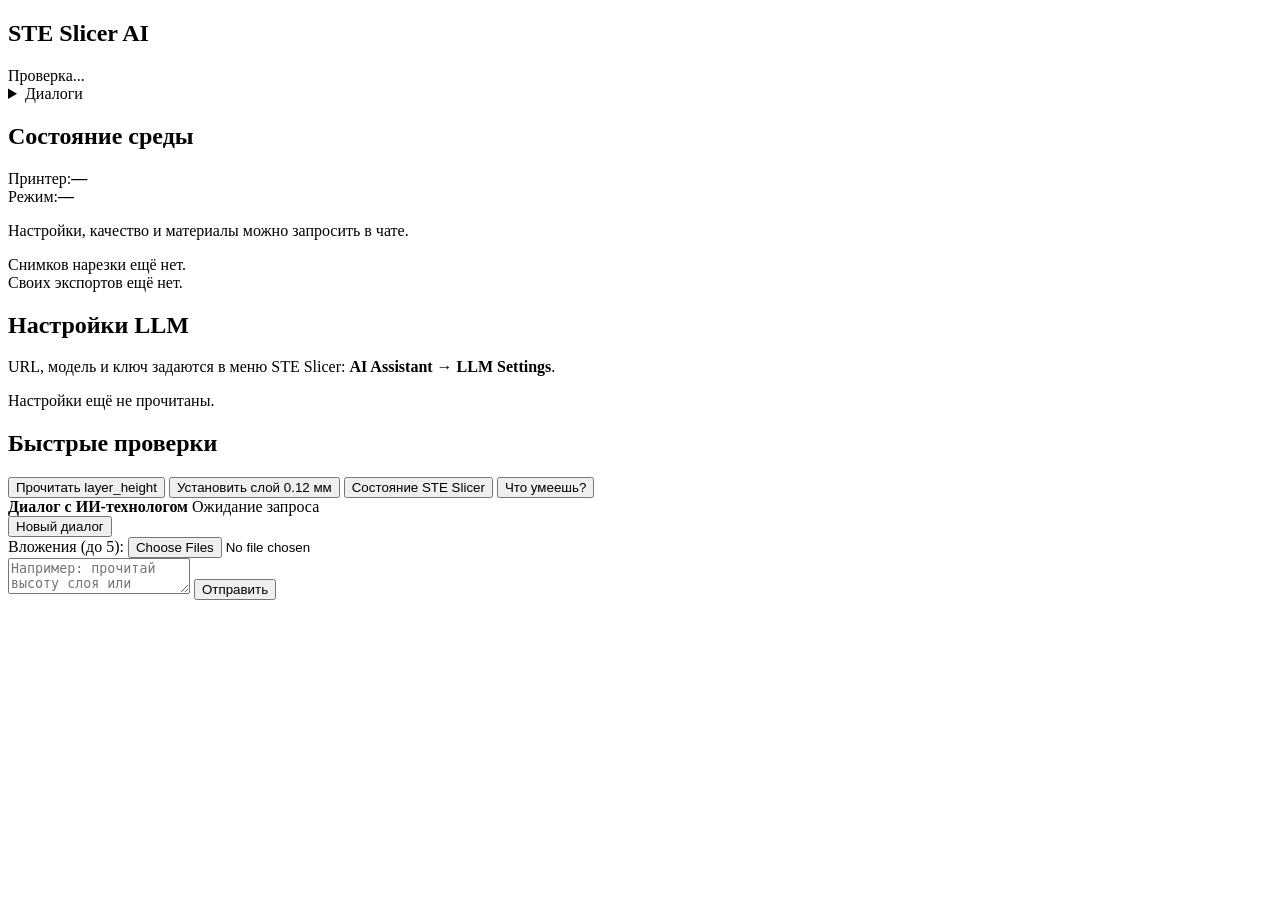
==== plugin/AIAssistant/web/index.html @ 84c1e021 "Add saved dialogs, extended settings and readable assistant chat" ====
<!DOCTYPE html>
<html lang="ru">
<head>
  <meta charset="UTF-8">
  <meta name="viewport" content="width=device-width, initial-scale=1">
  <title>STE Slicer AI Assistant</title>
  <link rel="stylesheet" href="/style.css">
</head>
<body>
  <div class="layout">
    <aside class="sidebar">
      <div class="brand">
        <h1>STE Slicer AI</h1>
        <span id="status-badge" class="badge">Проверка...</span>
      </div>

      <details class="card chat-history" id="chat-history">
        <summary>Диалоги</summary>
        <p id="history-status" role="status">Чтение списка…</p>
        <div id="chat-list" role="list" aria-label="Список диалогов"></div>
        <div class="history-actions">
          <button id="btn-open-session" class="btn">Открыть</button>
          <button id="btn-delete-session" class="btn">Удалить</button>
        </div>
      </details>

      <section class="card">
        <h2>Состояние среды</h2>
        <div class="kv"><span>Принтер:</span><strong id="st-printer">—</strong></div>
        <div class="kv"><span>Режим:</span><strong id="st-mode">—</strong></div>
        <p>Настройки, качество и материалы можно запросить в чате.</p>
        <div id="slice-state">Снимков нарезки ещё нет.</div>
        <div id="export-state">Своих экспортов ещё нет.</div>
      </section>

      <section class="card">
        <h2>Настройки LLM</h2>
        <p>URL, модель и ключ задаются в меню STE Slicer: <strong>AI Assistant → LLM Settings</strong>.</p>
        <p id="cfg-state">Настройки ещё не прочитаны.</p>
      </section>

      <section class="card">
        <h2>Быстрые проверки</h2>
        <button class="chip" data-prompt="Прочитай текущую высоту слоя layer_height.">Прочитать layer_height</button>
        <button class="chip" data-prompt="Установи высоту слоя layer_height равной 0.12 мм и подтверди изменение.">Установить слой 0.12 мм</button>
        <button class="chip" data-prompt="Прочитай состояние машины и фактический backend через get_slicer_state.">Состояние STE Slicer</button>
        <button class="chip" data-prompt="Что ты умеешь и какие инструменты тебе доступны?">Что умеешь?</button>
      </section>
    </aside>

    <main class="chat-panel">
      <header class="chat-header">
        <div>
          <strong id="chat-title">Диалог с ИИ-технологом</strong>
          <span id="save-state" class="sub" role="status"></span>
          <span id="agent-state-text" class="sub">Ожидание запроса</span>
        </div>
        <button id="btn-new-session" class="btn">Новый диалог</button>
      </header>

      <div id="messages" class="messages" role="log" aria-label="Переписка и результаты инструментов"></div>

      <div id="artifacts" class="attachment-bar" aria-live="polite"></div>
      <div class="attachment-bar">
        <label>Вложения (до 5): <input id="chat-files" type="file" multiple accept=".jpg,.jpeg,.png,.stl,.obj,.3mf"></label>
        <div id="attachment-list" aria-live="polite"></div>
      </div>
      <form id="chat-form" class="chat-input-bar">
        <textarea id="chat-input" rows="2" maxlength="12000" placeholder="Например: прочитай высоту слоя или состояние STE Slicer..."></textarea>
        <button type="submit" id="btn-send" class="btn primary">Отправить</button>
      </form>
    </main>
  </div>
  <script src="/app.js"></script>
</body>
</html>
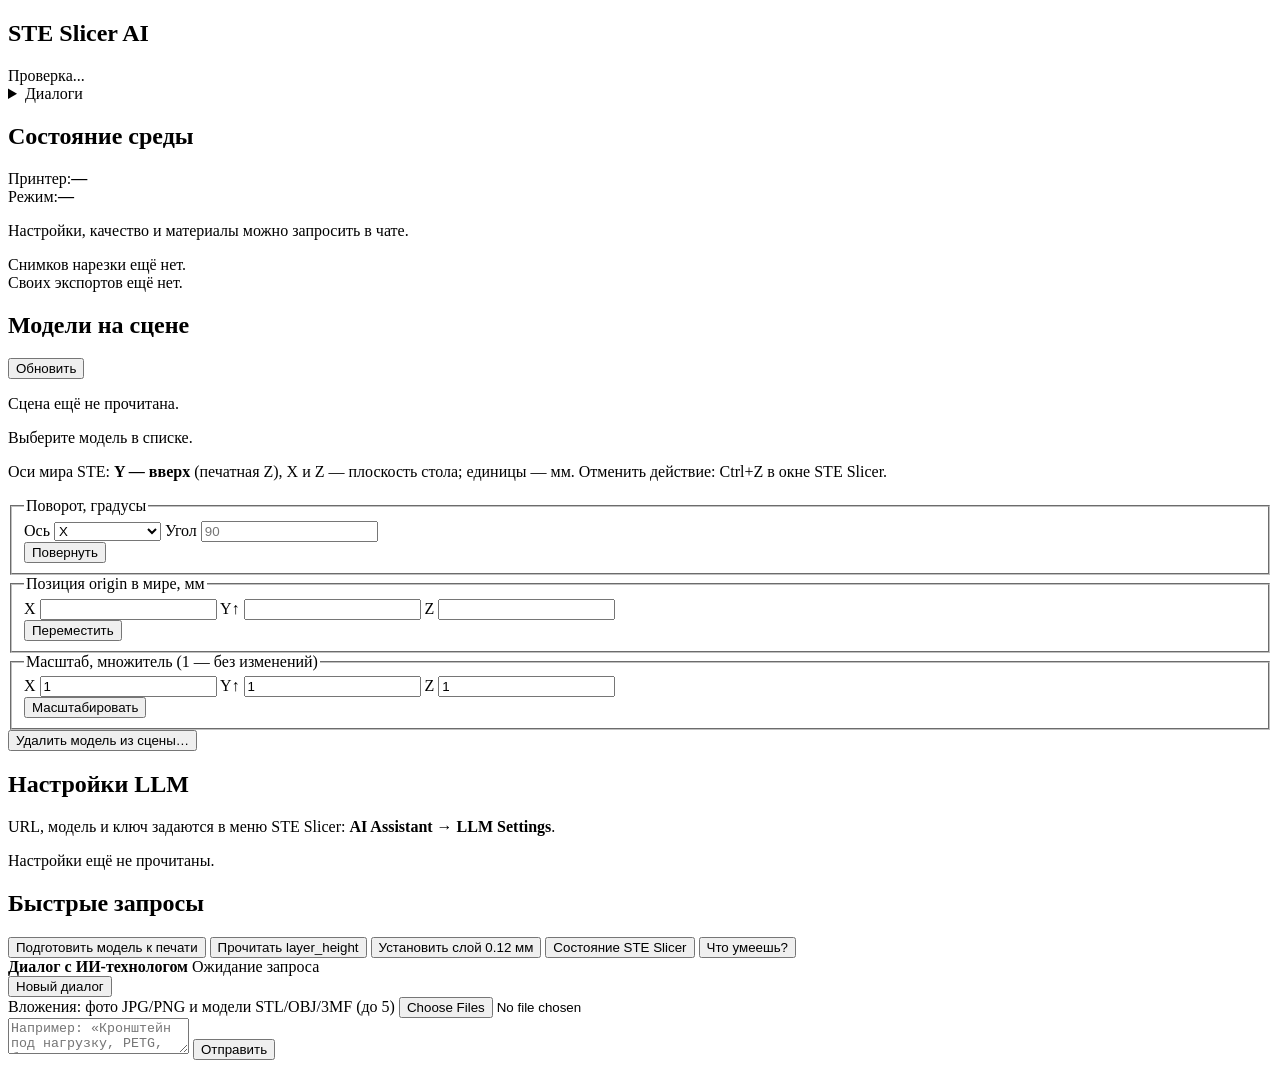
==== commit 23e3c3d3: "global fix" ====
--- a/plugin/AIAssistant/web/index.html
+++ b/plugin/AIAssistant/web/index.html
@@ -33,6 +33,48 @@
         <div id="export-state">Своих экспортов ещё нет.</div>
       </section>
 
+      <section class="card" id="scene-card" aria-labelledby="scene-title">
+        <div class="card-head">
+          <h2 id="scene-title">Модели на сцене</h2>
+          <button id="btn-scene-refresh" class="btn small" type="button">Обновить</button>
+        </div>
+        <p id="scene-status" class="hint" role="status">Сцена ещё не прочитана.</p>
+        <div id="scene-list" role="list" aria-label="Модели текущей сцены STE"></div>
+        <div id="scene-controls" class="scene-controls">
+          <p id="scene-selected" class="hint">Выберите модель в списке.</p>
+          <p class="hint">Оси мира STE: <strong>Y — вверх</strong> (печатная Z), X и Z — плоскость стола; единицы — мм. Отменить действие: Ctrl+Z в окне STE Slicer.</p>
+          <fieldset>
+            <legend>Поворот, градусы</legend>
+            <div class="field-row">
+              <label>Ось <select id="rot-axis"><option value="x">X</option><option value="y">Y (вертикаль)</option><option value="z">Z</option></select></label>
+              <label>Угол <input id="rot-angle" type="text" inputmode="decimal" autocomplete="off" placeholder="90"></label>
+            </div>
+            <button id="btn-rotate" class="btn" type="button">Повернуть</button>
+          </fieldset>
+          <fieldset>
+            <legend>Позиция origin в мире, мм</legend>
+            <div class="field-row three">
+              <label>X <input id="move-x" type="text" inputmode="decimal" autocomplete="off"></label>
+              <label>Y↑ <input id="move-y" type="text" inputmode="decimal" autocomplete="off"></label>
+              <label>Z <input id="move-z" type="text" inputmode="decimal" autocomplete="off"></label>
+            </div>
+            <button id="btn-move" class="btn" type="button">Переместить</button>
+          </fieldset>
+          <fieldset>
+            <legend>Масштаб, множитель (1 — без изменений)</legend>
+            <div class="field-row three">
+              <label>X <input id="scale-x" type="text" inputmode="decimal" autocomplete="off" value="1"></label>
+              <label>Y↑ <input id="scale-y" type="text" inputmode="decimal" autocomplete="off" value="1"></label>
+              <label>Z <input id="scale-z" type="text" inputmode="decimal" autocomplete="off" value="1"></label>
+            </div>
+            <button id="btn-scale" class="btn" type="button">Масштабировать</button>
+          </fieldset>
+          <button id="btn-delete-model" class="btn danger" type="button">Удалить модель из сцены…</button>
+          <p id="scene-reason" class="hint warn-text" role="status"></p>
+          <div id="scene-result" class="scene-result" aria-live="polite"></div>
+        </div>
+      </section>
+
       <section class="card">
         <h2>Настройки LLM</h2>
         <p>URL, модель и ключ задаются в меню STE Slicer: <strong>AI Assistant → LLM Settings</strong>.</p>
@@ -40,7 +82,8 @@
       </section>
 
       <section class="card">
-        <h2>Быстрые проверки</h2>
+        <h2>Быстрые запросы</h2>
+        <button class="chip" data-prompt="Подготовь прикреплённую модель к печати: выбери режим (3D или 5D), материал и профиль, импортируй и сориентируй модель, нарежь и сохрани G-code и проект 3MF. Объясни принятые решения.">Подготовить модель к печати</button>
         <button class="chip" data-prompt="Прочитай текущую высоту слоя layer_height.">Прочитать layer_height</button>
         <button class="chip" data-prompt="Установи высоту слоя layer_height равной 0.12 мм и подтверди изменение.">Установить слой 0.12 мм</button>
         <button class="chip" data-prompt="Прочитай состояние машины и фактический backend через get_slicer_state.">Состояние STE Slicer</button>
@@ -62,11 +105,11 @@
 
       <div id="artifacts" class="attachment-bar" aria-live="polite"></div>
       <div class="attachment-bar">
-        <label>Вложения (до 5): <input id="chat-files" type="file" multiple accept=".jpg,.jpeg,.png,.stl,.obj,.3mf"></label>
+        <label><span id="attachment-limits">Вложения: фото JPG/PNG и модели STL/OBJ/3MF (до 5)</span> <input id="chat-files" type="file" multiple accept=".jpg,.jpeg,.png,.stl,.obj,.3mf"></label>
         <div id="attachment-list" aria-live="polite"></div>
       </div>
       <form id="chat-form" class="chat-input-bar">
-        <textarea id="chat-input" rows="2" maxlength="12000" placeholder="Например: прочитай высоту слоя или состояние STE Slicer..."></textarea>
+        <textarea id="chat-input" rows="2" maxlength="12000" placeholder="Например: «Кронштейн под нагрузку, PETG, без поддержек» + прикрепите STL. Enter — отправить, Shift+Enter — новая строка"></textarea>
         <button type="submit" id="btn-send" class="btn primary">Отправить</button>
       </form>
     </main>
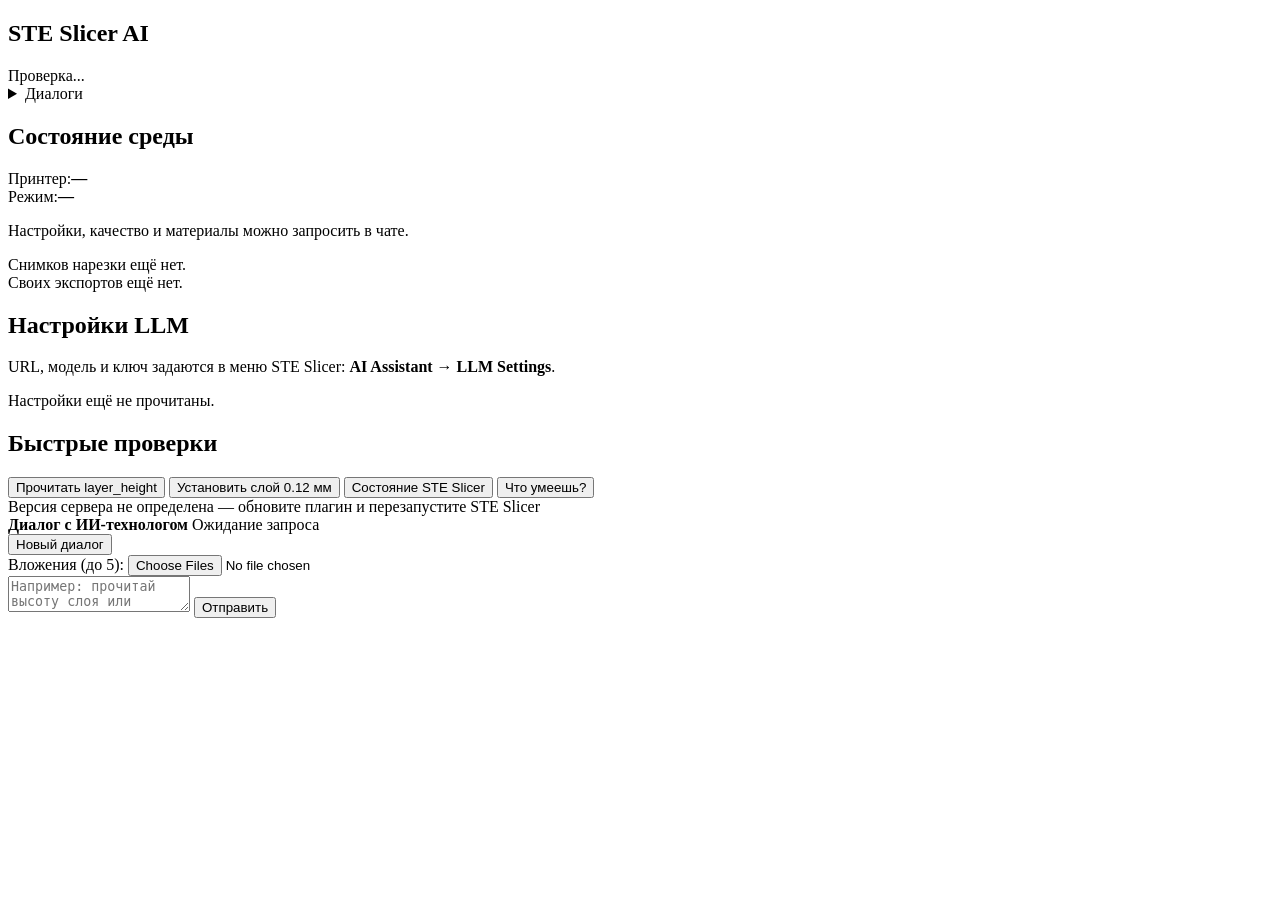
==== commit 87ef1bc1: "fix: expose release version and numeric argument diagnostics" ====
--- a/plugin/AIAssistant/web/index.html
+++ b/plugin/AIAssistant/web/index.html
@@ -9,6 +9,7 @@
 <body>
   <div class="layout">
     <aside class="sidebar">
+      <div class="sidebar-content">
       <div class="brand">
         <h1>STE Slicer AI</h1>
         <span id="status-badge" class="badge">Проверка...</span>
@@ -33,48 +34,6 @@
         <div id="export-state">Своих экспортов ещё нет.</div>
       </section>
 
-      <section class="card" id="scene-card" aria-labelledby="scene-title">
-        <div class="card-head">
-          <h2 id="scene-title">Модели на сцене</h2>
-          <button id="btn-scene-refresh" class="btn small" type="button">Обновить</button>
-        </div>
-        <p id="scene-status" class="hint" role="status">Сцена ещё не прочитана.</p>
-        <div id="scene-list" role="list" aria-label="Модели текущей сцены STE"></div>
-        <div id="scene-controls" class="scene-controls">
-          <p id="scene-selected" class="hint">Выберите модель в списке.</p>
-          <p class="hint">Оси мира STE: <strong>Y — вверх</strong> (печатная Z), X и Z — плоскость стола; единицы — мм. Отменить действие: Ctrl+Z в окне STE Slicer.</p>
-          <fieldset>
-            <legend>Поворот, градусы</legend>
-            <div class="field-row">
-              <label>Ось <select id="rot-axis"><option value="x">X</option><option value="y">Y (вертикаль)</option><option value="z">Z</option></select></label>
-              <label>Угол <input id="rot-angle" type="text" inputmode="decimal" autocomplete="off" placeholder="90"></label>
-            </div>
-            <button id="btn-rotate" class="btn" type="button">Повернуть</button>
-          </fieldset>
-          <fieldset>
-            <legend>Позиция origin в мире, мм</legend>
-            <div class="field-row three">
-              <label>X <input id="move-x" type="text" inputmode="decimal" autocomplete="off"></label>
-              <label>Y↑ <input id="move-y" type="text" inputmode="decimal" autocomplete="off"></label>
-              <label>Z <input id="move-z" type="text" inputmode="decimal" autocomplete="off"></label>
-            </div>
-            <button id="btn-move" class="btn" type="button">Переместить</button>
-          </fieldset>
-          <fieldset>
-            <legend>Масштаб, множитель (1 — без изменений)</legend>
-            <div class="field-row three">
-              <label>X <input id="scale-x" type="text" inputmode="decimal" autocomplete="off" value="1"></label>
-              <label>Y↑ <input id="scale-y" type="text" inputmode="decimal" autocomplete="off" value="1"></label>
-              <label>Z <input id="scale-z" type="text" inputmode="decimal" autocomplete="off" value="1"></label>
-            </div>
-            <button id="btn-scale" class="btn" type="button">Масштабировать</button>
-          </fieldset>
-          <button id="btn-delete-model" class="btn danger" type="button">Удалить модель из сцены…</button>
-          <p id="scene-reason" class="hint warn-text" role="status"></p>
-          <div id="scene-result" class="scene-result" aria-live="polite"></div>
-        </div>
-      </section>
-
       <section class="card">
         <h2>Настройки LLM</h2>
         <p>URL, модель и ключ задаются в меню STE Slicer: <strong>AI Assistant → LLM Settings</strong>.</p>
@@ -82,13 +41,14 @@
       </section>
 
       <section class="card">
-        <h2>Быстрые запросы</h2>
-        <button class="chip" data-prompt="Подготовь прикреплённую модель к печати: выбери режим (3D или 5D), материал и профиль, импортируй и сориентируй модель, нарежь и сохрани G-code и проект 3MF. Объясни принятые решения.">Подготовить модель к печати</button>
+        <h2>Быстрые проверки</h2>
         <button class="chip" data-prompt="Прочитай текущую высоту слоя layer_height.">Прочитать layer_height</button>
         <button class="chip" data-prompt="Установи высоту слоя layer_height равной 0.12 мм и подтверди изменение.">Установить слой 0.12 мм</button>
         <button class="chip" data-prompt="Прочитай состояние машины и фактический backend через get_slicer_state.">Состояние STE Slicer</button>
         <button class="chip" data-prompt="Что ты умеешь и какие инструменты тебе доступны?">Что умеешь?</button>
       </section>
+      </div>
+      <footer id="plugin-version" class="release-note" role="status">Версия сервера не определена — обновите плагин и перезапустите STE Slicer</footer>
     </aside>
 
     <main class="chat-panel">
@@ -105,11 +65,11 @@
 
       <div id="artifacts" class="attachment-bar" aria-live="polite"></div>
       <div class="attachment-bar">
-        <label><span id="attachment-limits">Вложения: фото JPG/PNG и модели STL/OBJ/3MF (до 5)</span> <input id="chat-files" type="file" multiple accept=".jpg,.jpeg,.png,.stl,.obj,.3mf"></label>
+        <label>Вложения (до 5): <input id="chat-files" type="file" multiple accept=".jpg,.jpeg,.png,.stl,.obj,.3mf"></label>
         <div id="attachment-list" aria-live="polite"></div>
       </div>
       <form id="chat-form" class="chat-input-bar">
-        <textarea id="chat-input" rows="2" maxlength="12000" placeholder="Например: «Кронштейн под нагрузку, PETG, без поддержек» + прикрепите STL. Enter — отправить, Shift+Enter — новая строка"></textarea>
+        <textarea id="chat-input" rows="2" maxlength="12000" placeholder="Например: прочитай высоту слоя или состояние STE Slicer..."></textarea>
         <button type="submit" id="btn-send" class="btn primary">Отправить</button>
       </form>
     </main>
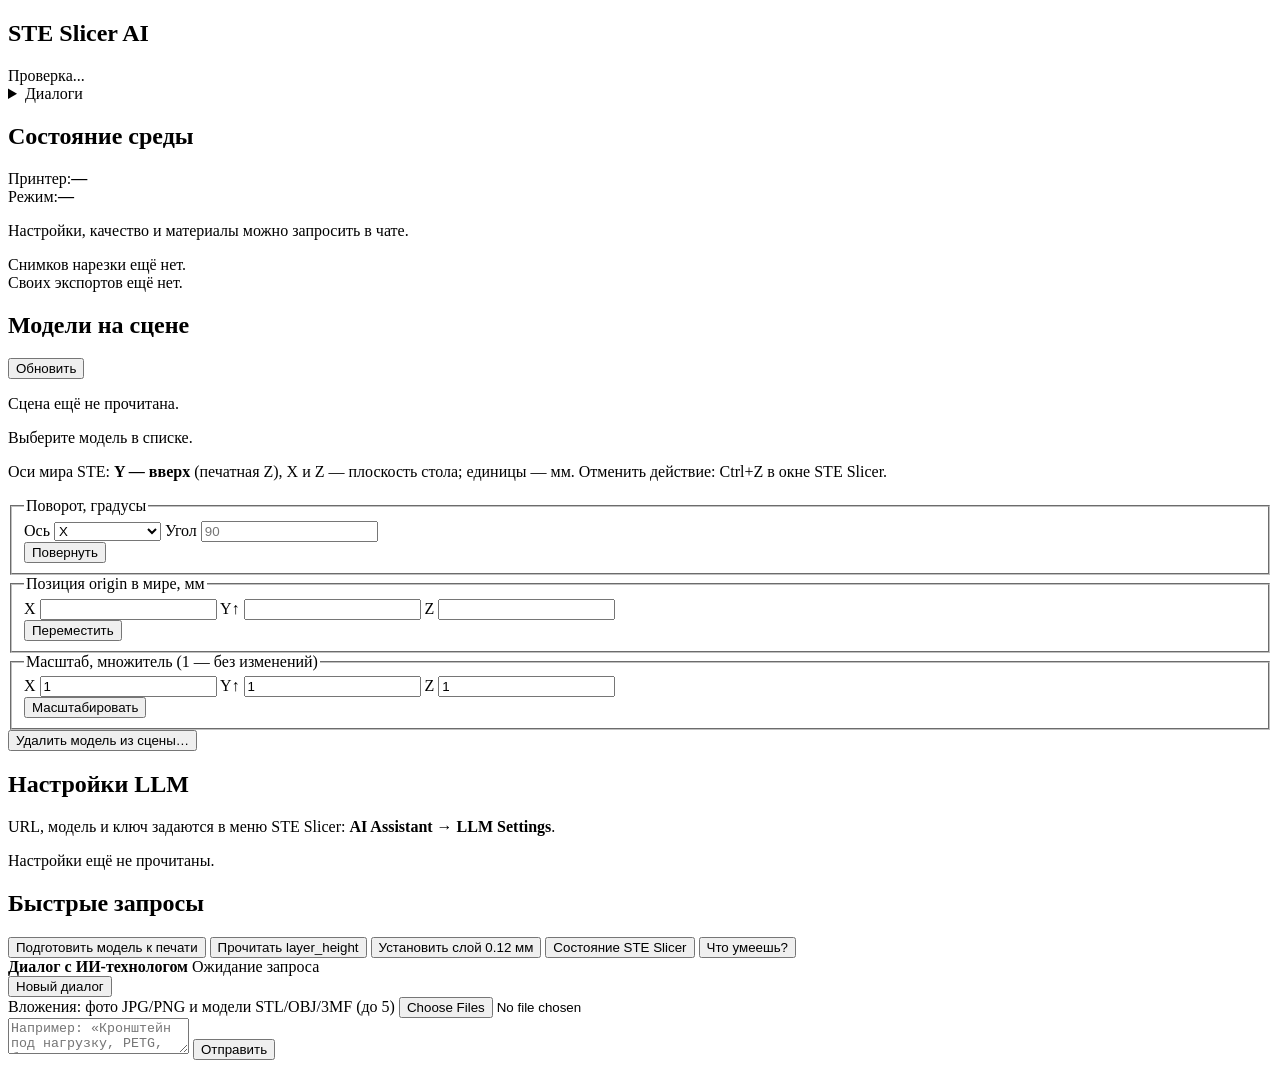
==== commit ffc6ef03: "merge: integrate main1.0 and add clean plugin packaging" ====
--- a/plugin/AIAssistant/web/index.html
+++ b/plugin/AIAssistant/web/index.html
@@ -9,7 +9,6 @@
 <body>
   <div class="layout">
     <aside class="sidebar">
-      <div class="sidebar-content">
       <div class="brand">
         <h1>STE Slicer AI</h1>
         <span id="status-badge" class="badge">Проверка...</span>
@@ -34,6 +33,48 @@
         <div id="export-state">Своих экспортов ещё нет.</div>
       </section>
 
+      <section class="card" id="scene-card" aria-labelledby="scene-title">
+        <div class="card-head">
+          <h2 id="scene-title">Модели на сцене</h2>
+          <button id="btn-scene-refresh" class="btn small" type="button">Обновить</button>
+        </div>
+        <p id="scene-status" class="hint" role="status">Сцена ещё не прочитана.</p>
+        <div id="scene-list" role="list" aria-label="Модели текущей сцены STE"></div>
+        <div id="scene-controls" class="scene-controls">
+          <p id="scene-selected" class="hint">Выберите модель в списке.</p>
+          <p class="hint">Оси мира STE: <strong>Y — вверх</strong> (печатная Z), X и Z — плоскость стола; единицы — мм. Отменить действие: Ctrl+Z в окне STE Slicer.</p>
+          <fieldset>
+            <legend>Поворот, градусы</legend>
+            <div class="field-row">
+              <label>Ось <select id="rot-axis"><option value="x">X</option><option value="y">Y (вертикаль)</option><option value="z">Z</option></select></label>
+              <label>Угол <input id="rot-angle" type="text" inputmode="decimal" autocomplete="off" placeholder="90"></label>
+            </div>
+            <button id="btn-rotate" class="btn" type="button">Повернуть</button>
+          </fieldset>
+          <fieldset>
+            <legend>Позиция origin в мире, мм</legend>
+            <div class="field-row three">
+              <label>X <input id="move-x" type="text" inputmode="decimal" autocomplete="off"></label>
+              <label>Y↑ <input id="move-y" type="text" inputmode="decimal" autocomplete="off"></label>
+              <label>Z <input id="move-z" type="text" inputmode="decimal" autocomplete="off"></label>
+            </div>
+            <button id="btn-move" class="btn" type="button">Переместить</button>
+          </fieldset>
+          <fieldset>
+            <legend>Масштаб, множитель (1 — без изменений)</legend>
+            <div class="field-row three">
+              <label>X <input id="scale-x" type="text" inputmode="decimal" autocomplete="off" value="1"></label>
+              <label>Y↑ <input id="scale-y" type="text" inputmode="decimal" autocomplete="off" value="1"></label>
+              <label>Z <input id="scale-z" type="text" inputmode="decimal" autocomplete="off" value="1"></label>
+            </div>
+            <button id="btn-scale" class="btn" type="button">Масштабировать</button>
+          </fieldset>
+          <button id="btn-delete-model" class="btn danger" type="button">Удалить модель из сцены…</button>
+          <p id="scene-reason" class="hint warn-text" role="status"></p>
+          <div id="scene-result" class="scene-result" aria-live="polite"></div>
+        </div>
+      </section>
+
       <section class="card">
         <h2>Настройки LLM</h2>
         <p>URL, модель и ключ задаются в меню STE Slicer: <strong>AI Assistant → LLM Settings</strong>.</p>
@@ -41,14 +82,13 @@
       </section>
 
       <section class="card">
-        <h2>Быстрые проверки</h2>
+        <h2>Быстрые запросы</h2>
+        <button class="chip" data-prompt="Подготовь прикреплённую модель к печати: выбери режим (3D или 5D), материал и профиль, импортируй и сориентируй модель, нарежь и сохрани G-code и проект 3MF. Объясни принятые решения.">Подготовить модель к печати</button>
         <button class="chip" data-prompt="Прочитай текущую высоту слоя layer_height.">Прочитать layer_height</button>
         <button class="chip" data-prompt="Установи высоту слоя layer_height равной 0.12 мм и подтверди изменение.">Установить слой 0.12 мм</button>
         <button class="chip" data-prompt="Прочитай состояние машины и фактический backend через get_slicer_state.">Состояние STE Slicer</button>
         <button class="chip" data-prompt="Что ты умеешь и какие инструменты тебе доступны?">Что умеешь?</button>
       </section>
-      </div>
-      <footer id="plugin-version" class="release-note" role="status">Версия сервера не определена — обновите плагин и перезапустите STE Slicer</footer>
     </aside>
 
     <main class="chat-panel">
@@ -65,11 +105,11 @@
 
       <div id="artifacts" class="attachment-bar" aria-live="polite"></div>
       <div class="attachment-bar">
-        <label>Вложения (до 5): <input id="chat-files" type="file" multiple accept=".jpg,.jpeg,.png,.stl,.obj,.3mf"></label>
+        <label><span id="attachment-limits">Вложения: фото JPG/PNG и модели STL/OBJ/3MF (до 5)</span> <input id="chat-files" type="file" multiple accept=".jpg,.jpeg,.png,.stl,.obj,.3mf"></label>
         <div id="attachment-list" aria-live="polite"></div>
       </div>
       <form id="chat-form" class="chat-input-bar">
-        <textarea id="chat-input" rows="2" maxlength="12000" placeholder="Например: прочитай высоту слоя или состояние STE Slicer..."></textarea>
+        <textarea id="chat-input" rows="2" maxlength="12000" placeholder="Например: «Кронштейн под нагрузку, PETG, без поддержек» + прикрепите STL. Enter — отправить, Shift+Enter — новая строка"></textarea>
         <button type="submit" id="btn-send" class="btn primary">Отправить</button>
       </form>
     </main>
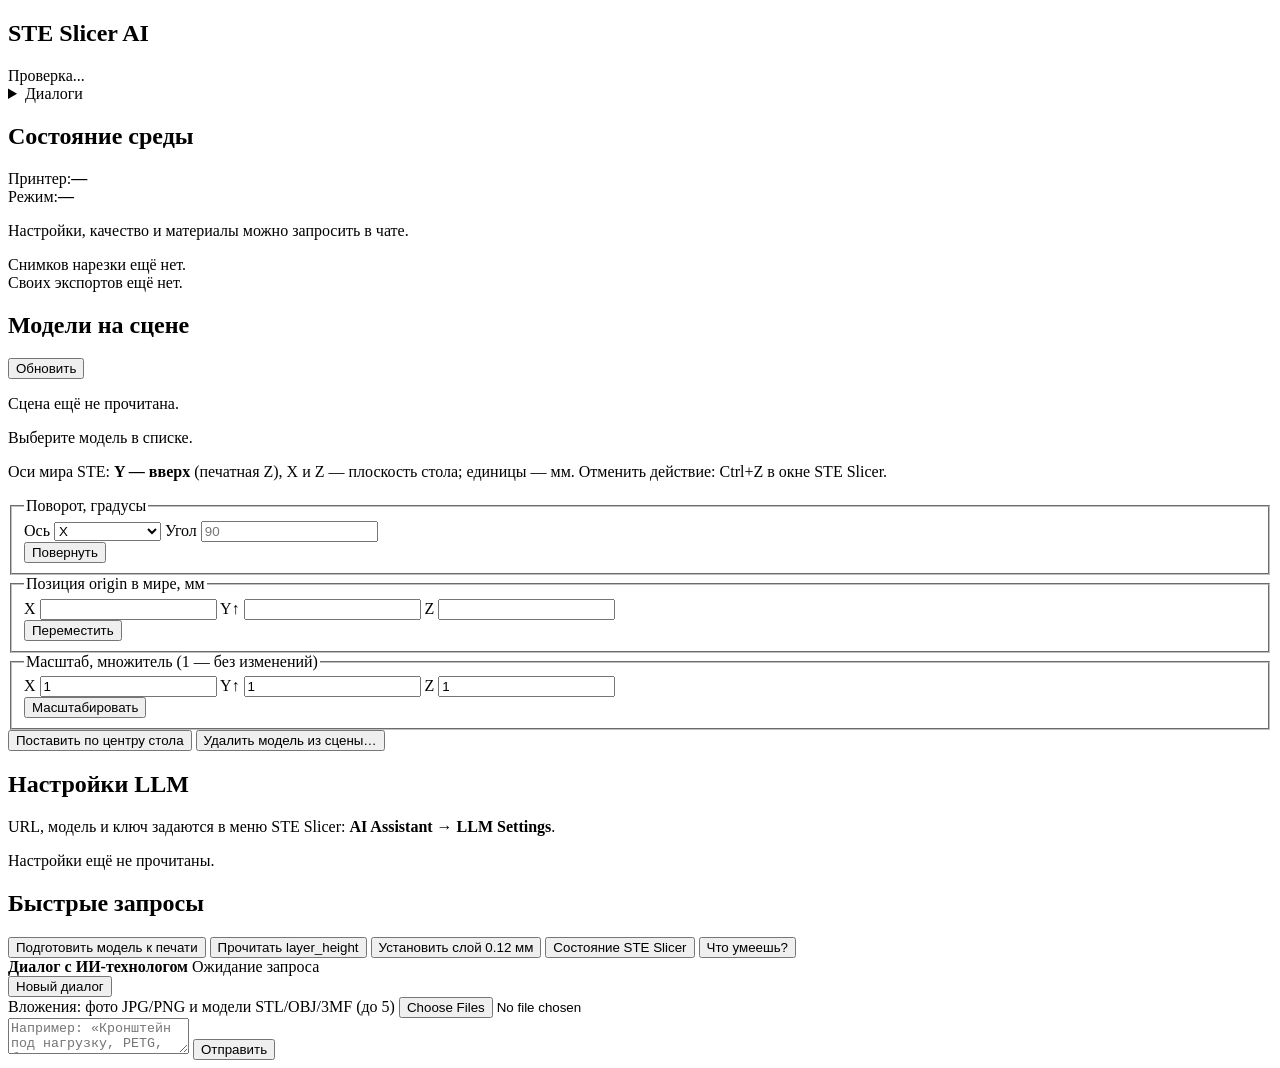
==== commit 9cc22a06: "Maybe final???" ====
--- a/plugin/AIAssistant/web/index.html
+++ b/plugin/AIAssistant/web/index.html
@@ -69,6 +69,7 @@
             </div>
             <button id="btn-scale" class="btn" type="button">Масштабировать</button>
           </fieldset>
+          <button id="btn-center-model" class="btn" type="button" title="Центр габаритов в x=0, z=0 — ось 5D-основания">Поставить по центру стола</button>
           <button id="btn-delete-model" class="btn danger" type="button">Удалить модель из сцены…</button>
           <p id="scene-reason" class="hint warn-text" role="status"></p>
           <div id="scene-result" class="scene-result" aria-live="polite"></div>
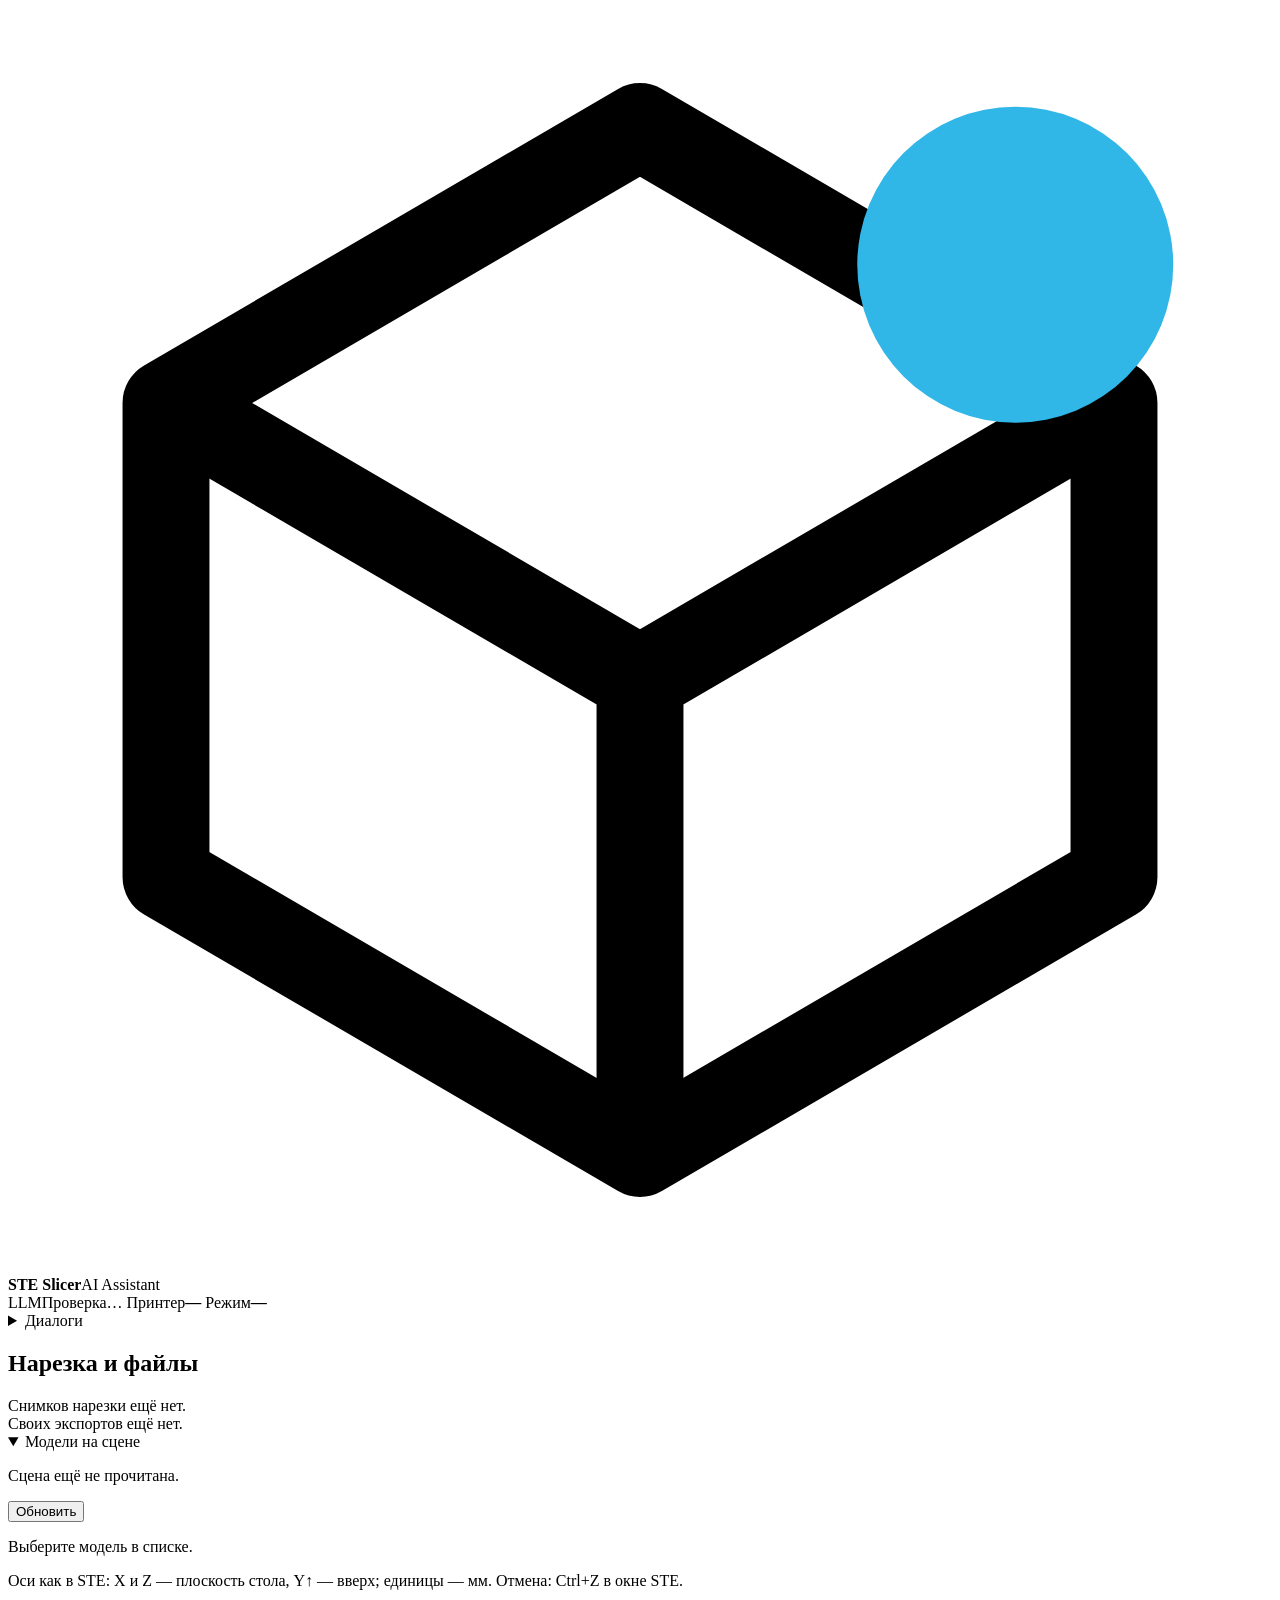
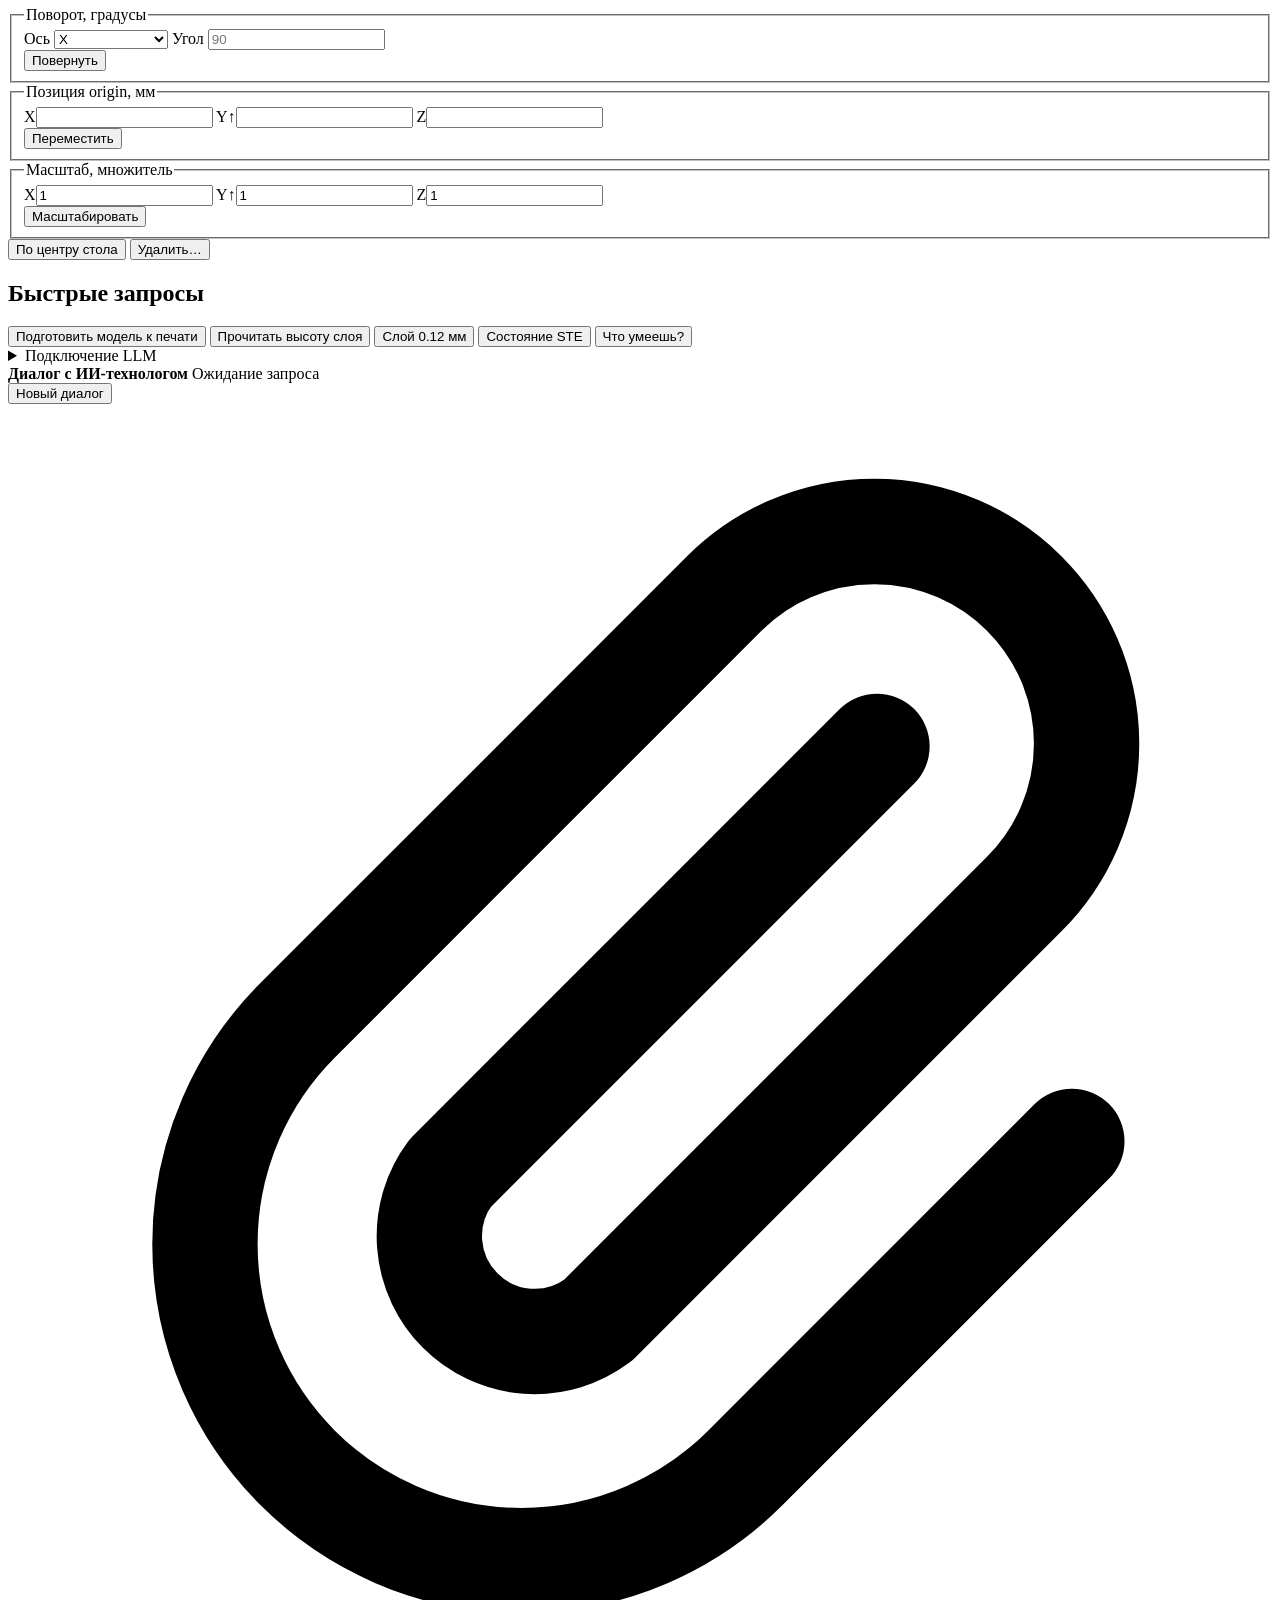
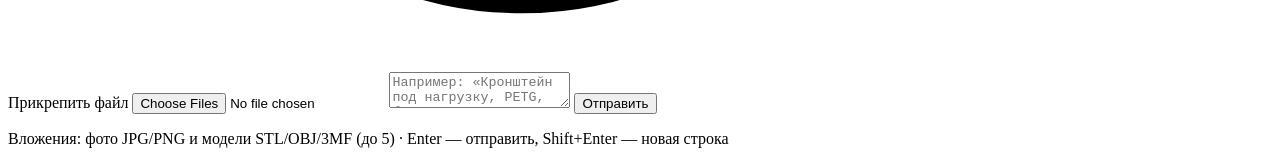
==== commit d9b2d860: "Fix 3MF project export rejected by over-strict check; STE-style UI" ====
--- a/plugin/AIAssistant/web/index.html
+++ b/plugin/AIAssistant/web/index.html
@@ -7,112 +7,137 @@
   <link rel="stylesheet" href="/style.css">
 </head>
 <body>
+  <header class="topbar">
+    <div class="brand">
+      <svg class="brand-mark" viewBox="0 0 32 32" aria-hidden="true">
+        <path d="M16 3 28 10v12L16 29 4 22V10z" fill="none" stroke="currentColor" stroke-width="2.2" stroke-linejoin="round"/>
+        <path d="M4 10l12 7 12-7M16 17v12" fill="none" stroke="currentColor" stroke-width="2.2" stroke-linejoin="round"/>
+        <circle cx="25.5" cy="6.5" r="4" fill="#30B6E7"/>
+      </svg>
+      <div class="brand-text"><strong>STE Slicer</strong><span>AI Assistant</span></div>
+    </div>
+    <div class="topbar-status" aria-label="Состояние">
+      <span class="pill"><span class="pill-label">LLM</span><span id="status-badge" class="badge">Проверка…</span></span>
+      <span class="pill"><span class="pill-label">Принтер</span><strong id="st-printer">—</strong></span>
+      <span class="pill"><span class="pill-label">Режим</span><strong id="st-mode">—</strong></span>
+    </div>
+  </header>
+
   <div class="layout">
-    <aside class="sidebar">
-      <div class="brand">
-        <h1>STE Slicer AI</h1>
-        <span id="status-badge" class="badge">Проверка...</span>
-      </div>
-
-      <details class="card chat-history" id="chat-history">
-        <summary>Диалоги</summary>
-        <p id="history-status" role="status">Чтение списка…</p>
-        <div id="chat-list" role="list" aria-label="Список диалогов"></div>
-        <div class="history-actions">
-          <button id="btn-open-session" class="btn">Открыть</button>
-          <button id="btn-delete-session" class="btn">Удалить</button>
+    <aside class="sidebar" aria-label="Панель управления">
+      <details class="panel chat-history" id="chat-history">
+        <summary class="panel-head">Диалоги</summary>
+        <div class="panel-body">
+          <p id="history-status" class="hint" role="status">Чтение списка…</p>
+          <div id="chat-list" role="list" aria-label="Список диалогов"></div>
+          <div class="history-actions">
+            <button id="btn-open-session" class="btn">Открыть</button>
+            <button id="btn-delete-session" class="btn ghost">Удалить</button>
+          </div>
         </div>
       </details>
 
-      <section class="card">
-        <h2>Состояние среды</h2>
-        <div class="kv"><span>Принтер:</span><strong id="st-printer">—</strong></div>
-        <div class="kv"><span>Режим:</span><strong id="st-mode">—</strong></div>
-        <p>Настройки, качество и материалы можно запросить в чате.</p>
-        <div id="slice-state">Снимков нарезки ещё нет.</div>
-        <div id="export-state">Своих экспортов ещё нет.</div>
-      </section>
-
-      <section class="card" id="scene-card" aria-labelledby="scene-title">
-        <div class="card-head">
-          <h2 id="scene-title">Модели на сцене</h2>
-          <button id="btn-scene-refresh" class="btn small" type="button">Обновить</button>
-        </div>
-        <p id="scene-status" class="hint" role="status">Сцена ещё не прочитана.</p>
-        <div id="scene-list" role="list" aria-label="Модели текущей сцены STE"></div>
-        <div id="scene-controls" class="scene-controls">
-          <p id="scene-selected" class="hint">Выберите модель в списке.</p>
-          <p class="hint">Оси мира STE: <strong>Y — вверх</strong> (печатная Z), X и Z — плоскость стола; единицы — мм. Отменить действие: Ctrl+Z в окне STE Slicer.</p>
-          <fieldset>
-            <legend>Поворот, градусы</legend>
-            <div class="field-row">
-              <label>Ось <select id="rot-axis"><option value="x">X</option><option value="y">Y (вертикаль)</option><option value="z">Z</option></select></label>
-              <label>Угол <input id="rot-angle" type="text" inputmode="decimal" autocomplete="off" placeholder="90"></label>
-            </div>
-            <button id="btn-rotate" class="btn" type="button">Повернуть</button>
-          </fieldset>
-          <fieldset>
-            <legend>Позиция origin в мире, мм</legend>
-            <div class="field-row three">
-              <label>X <input id="move-x" type="text" inputmode="decimal" autocomplete="off"></label>
-              <label>Y↑ <input id="move-y" type="text" inputmode="decimal" autocomplete="off"></label>
-              <label>Z <input id="move-z" type="text" inputmode="decimal" autocomplete="off"></label>
-            </div>
-            <button id="btn-move" class="btn" type="button">Переместить</button>
-          </fieldset>
-          <fieldset>
-            <legend>Масштаб, множитель (1 — без изменений)</legend>
-            <div class="field-row three">
-              <label>X <input id="scale-x" type="text" inputmode="decimal" autocomplete="off" value="1"></label>
-              <label>Y↑ <input id="scale-y" type="text" inputmode="decimal" autocomplete="off" value="1"></label>
-              <label>Z <input id="scale-z" type="text" inputmode="decimal" autocomplete="off" value="1"></label>
-            </div>
-            <button id="btn-scale" class="btn" type="button">Масштабировать</button>
-          </fieldset>
-          <button id="btn-center-model" class="btn" type="button" title="Центр габаритов в x=0, z=0 — ось 5D-основания">Поставить по центру стола</button>
-          <button id="btn-delete-model" class="btn danger" type="button">Удалить модель из сцены…</button>
-          <p id="scene-reason" class="hint warn-text" role="status"></p>
-          <div id="scene-result" class="scene-result" aria-live="polite"></div>
+      <section class="panel" aria-labelledby="job-title">
+        <h2 class="panel-head" id="job-title">Нарезка и файлы</h2>
+        <div class="panel-body">
+          <div id="slice-state" class="state-block">Снимков нарезки ещё нет.</div>
+          <div id="export-state" class="state-block">Своих экспортов ещё нет.</div>
         </div>
       </section>
 
-      <section class="card">
-        <h2>Настройки LLM</h2>
-        <p>URL, модель и ключ задаются в меню STE Slicer: <strong>AI Assistant → LLM Settings</strong>.</p>
-        <p id="cfg-state">Настройки ещё не прочитаны.</p>
+      <details class="panel" id="scene-card" open>
+        <summary class="panel-head">Модели на сцене</summary>
+        <div class="panel-body">
+          <div class="card-head">
+            <p id="scene-status" class="hint" role="status">Сцена ещё не прочитана.</p>
+            <button id="btn-scene-refresh" class="btn small ghost" type="button">Обновить</button>
+          </div>
+          <div id="scene-list" role="list" aria-label="Модели текущей сцены STE"></div>
+          <div id="scene-controls" class="scene-controls">
+            <p id="scene-selected" class="selected-model">Выберите модель в списке.</p>
+            <p class="hint">Оси как в STE: <span class="axis ax-x">X</span> и <span class="axis ax-z">Z</span> — плоскость стола, <span class="axis ax-y">Y↑</span> — вверх; единицы — мм. Отмена: Ctrl+Z в окне STE.</p>
+            <fieldset>
+              <legend>Поворот, градусы</legend>
+              <div class="field-row">
+                <label>Ось <select id="rot-axis"><option value="x">X</option><option value="y">Y↑ (вертикаль)</option><option value="z">Z</option></select></label>
+                <label>Угол <input id="rot-angle" type="text" inputmode="decimal" autocomplete="off" placeholder="90"></label>
+              </div>
+              <button id="btn-rotate" class="btn" type="button">Повернуть</button>
+            </fieldset>
+            <fieldset>
+              <legend>Позиция origin, мм</legend>
+              <div class="field-row three">
+                <label><span class="axis ax-x">X</span><input id="move-x" type="text" inputmode="decimal" autocomplete="off"></label>
+                <label><span class="axis ax-y">Y↑</span><input id="move-y" type="text" inputmode="decimal" autocomplete="off"></label>
+                <label><span class="axis ax-z">Z</span><input id="move-z" type="text" inputmode="decimal" autocomplete="off"></label>
+              </div>
+              <button id="btn-move" class="btn" type="button">Переместить</button>
+            </fieldset>
+            <fieldset>
+              <legend>Масштаб, множитель</legend>
+              <div class="field-row three">
+                <label><span class="axis ax-x">X</span><input id="scale-x" type="text" inputmode="decimal" autocomplete="off" value="1"></label>
+                <label><span class="axis ax-y">Y↑</span><input id="scale-y" type="text" inputmode="decimal" autocomplete="off" value="1"></label>
+                <label><span class="axis ax-z">Z</span><input id="scale-z" type="text" inputmode="decimal" autocomplete="off" value="1"></label>
+              </div>
+              <button id="btn-scale" class="btn" type="button">Масштабировать</button>
+            </fieldset>
+            <div class="scene-actions">
+              <button id="btn-center-model" class="btn" type="button" title="Центр габаритов в x=0, z=0 — ось 5D-основания">По центру стола</button>
+              <button id="btn-delete-model" class="btn danger" type="button">Удалить…</button>
+            </div>
+            <p id="scene-reason" class="hint warn-text" role="status"></p>
+            <div id="scene-result" class="scene-result" aria-live="polite"></div>
+          </div>
+        </div>
+      </details>
+
+      <section class="panel" aria-labelledby="quick-title">
+        <h2 class="panel-head" id="quick-title">Быстрые запросы</h2>
+        <div class="panel-body chips">
+          <button class="chip primary-chip" data-prompt="Подготовь прикреплённую модель к печати: выбери режим (3D или 5D), материал и профиль, импортируй и сориентируй модель, нарежь и сохрани G-code и проект 3MF. Объясни принятые решения.">Подготовить модель к печати</button>
+          <button class="chip" data-prompt="Прочитай текущую высоту слоя layer_height.">Прочитать высоту слоя</button>
+          <button class="chip" data-prompt="Установи высоту слоя layer_height равной 0.12 мм и подтверди изменение.">Слой 0.12 мм</button>
+          <button class="chip" data-prompt="Прочитай состояние машины и фактический backend через get_slicer_state.">Состояние STE</button>
+          <button class="chip" data-prompt="Что ты умеешь и какие инструменты тебе доступны?">Что умеешь?</button>
+        </div>
       </section>
 
-      <section class="card">
-        <h2>Быстрые запросы</h2>
-        <button class="chip" data-prompt="Подготовь прикреплённую модель к печати: выбери режим (3D или 5D), материал и профиль, импортируй и сориентируй модель, нарежь и сохрани G-code и проект 3MF. Объясни принятые решения.">Подготовить модель к печати</button>
-        <button class="chip" data-prompt="Прочитай текущую высоту слоя layer_height.">Прочитать layer_height</button>
-        <button class="chip" data-prompt="Установи высоту слоя layer_height равной 0.12 мм и подтверди изменение.">Установить слой 0.12 мм</button>
-        <button class="chip" data-prompt="Прочитай состояние машины и фактический backend через get_slicer_state.">Состояние STE Slicer</button>
-        <button class="chip" data-prompt="Что ты умеешь и какие инструменты тебе доступны?">Что умеешь?</button>
-      </section>
+      <details class="panel">
+        <summary class="panel-head">Подключение LLM</summary>
+        <div class="panel-body">
+          <p class="hint">URL, модель и ключ задаются в меню STE Slicer: <strong>Расширения → AI Assistant → LLM Settings</strong>.</p>
+          <p id="cfg-state" class="hint">Настройки ещё не прочитаны.</p>
+        </div>
+      </details>
     </aside>
 
     <main class="chat-panel">
       <header class="chat-header">
-        <div>
+        <div class="chat-heading">
           <strong id="chat-title">Диалог с ИИ-технологом</strong>
           <span id="save-state" class="sub" role="status"></span>
           <span id="agent-state-text" class="sub">Ожидание запроса</span>
         </div>
-        <button id="btn-new-session" class="btn">Новый диалог</button>
+        <button id="btn-new-session" class="btn primary">Новый диалог</button>
       </header>
 
       <div id="messages" class="messages" role="log" aria-label="Переписка и результаты инструментов"></div>
 
-      <div id="artifacts" class="attachment-bar" aria-live="polite"></div>
-      <div class="attachment-bar">
-        <label><span id="attachment-limits">Вложения: фото JPG/PNG и модели STL/OBJ/3MF (до 5)</span> <input id="chat-files" type="file" multiple accept=".jpg,.jpeg,.png,.stl,.obj,.3mf"></label>
+      <div class="composer">
+        <div id="artifacts" class="artifacts" aria-live="polite"></div>
         <div id="attachment-list" aria-live="polite"></div>
+        <form id="chat-form" class="chat-input-bar">
+          <label class="attach-btn" title="Прикрепить фото или модель">
+            <svg viewBox="0 0 24 24" aria-hidden="true"><path d="M16.5 6.5 8.4 14.6a2 2 0 0 0 2.8 2.8l8.1-8.1a4 4 0 0 0-5.7-5.7L5.5 11.7a6 6 0 0 0 8.5 8.5l6.2-6.2" fill="none" stroke="currentColor" stroke-width="2" stroke-linecap="round" stroke-linejoin="round"/></svg>
+            <span class="visually-hidden">Прикрепить файл</span>
+            <input id="chat-files" class="visually-hidden" type="file" multiple accept=".jpg,.jpeg,.png,.stl,.obj,.3mf">
+          </label>
+          <textarea id="chat-input" rows="2" maxlength="12000" placeholder="Например: «Кронштейн под нагрузку, PETG, без поддержек» и прикрепите STL"></textarea>
+          <button type="submit" id="btn-send" class="btn primary send">Отправить</button>
+        </form>
+        <p class="composer-hint"><span id="attachment-limits">Вложения: фото JPG/PNG и модели STL/OBJ/3MF (до 5)</span> · Enter — отправить, Shift+Enter — новая строка</p>
       </div>
-      <form id="chat-form" class="chat-input-bar">
-        <textarea id="chat-input" rows="2" maxlength="12000" placeholder="Например: «Кронштейн под нагрузку, PETG, без поддержек» + прикрепите STL. Enter — отправить, Shift+Enter — новая строка"></textarea>
-        <button type="submit" id="btn-send" class="btn primary">Отправить</button>
-      </form>
     </main>
   </div>
   <script src="/app.js"></script>
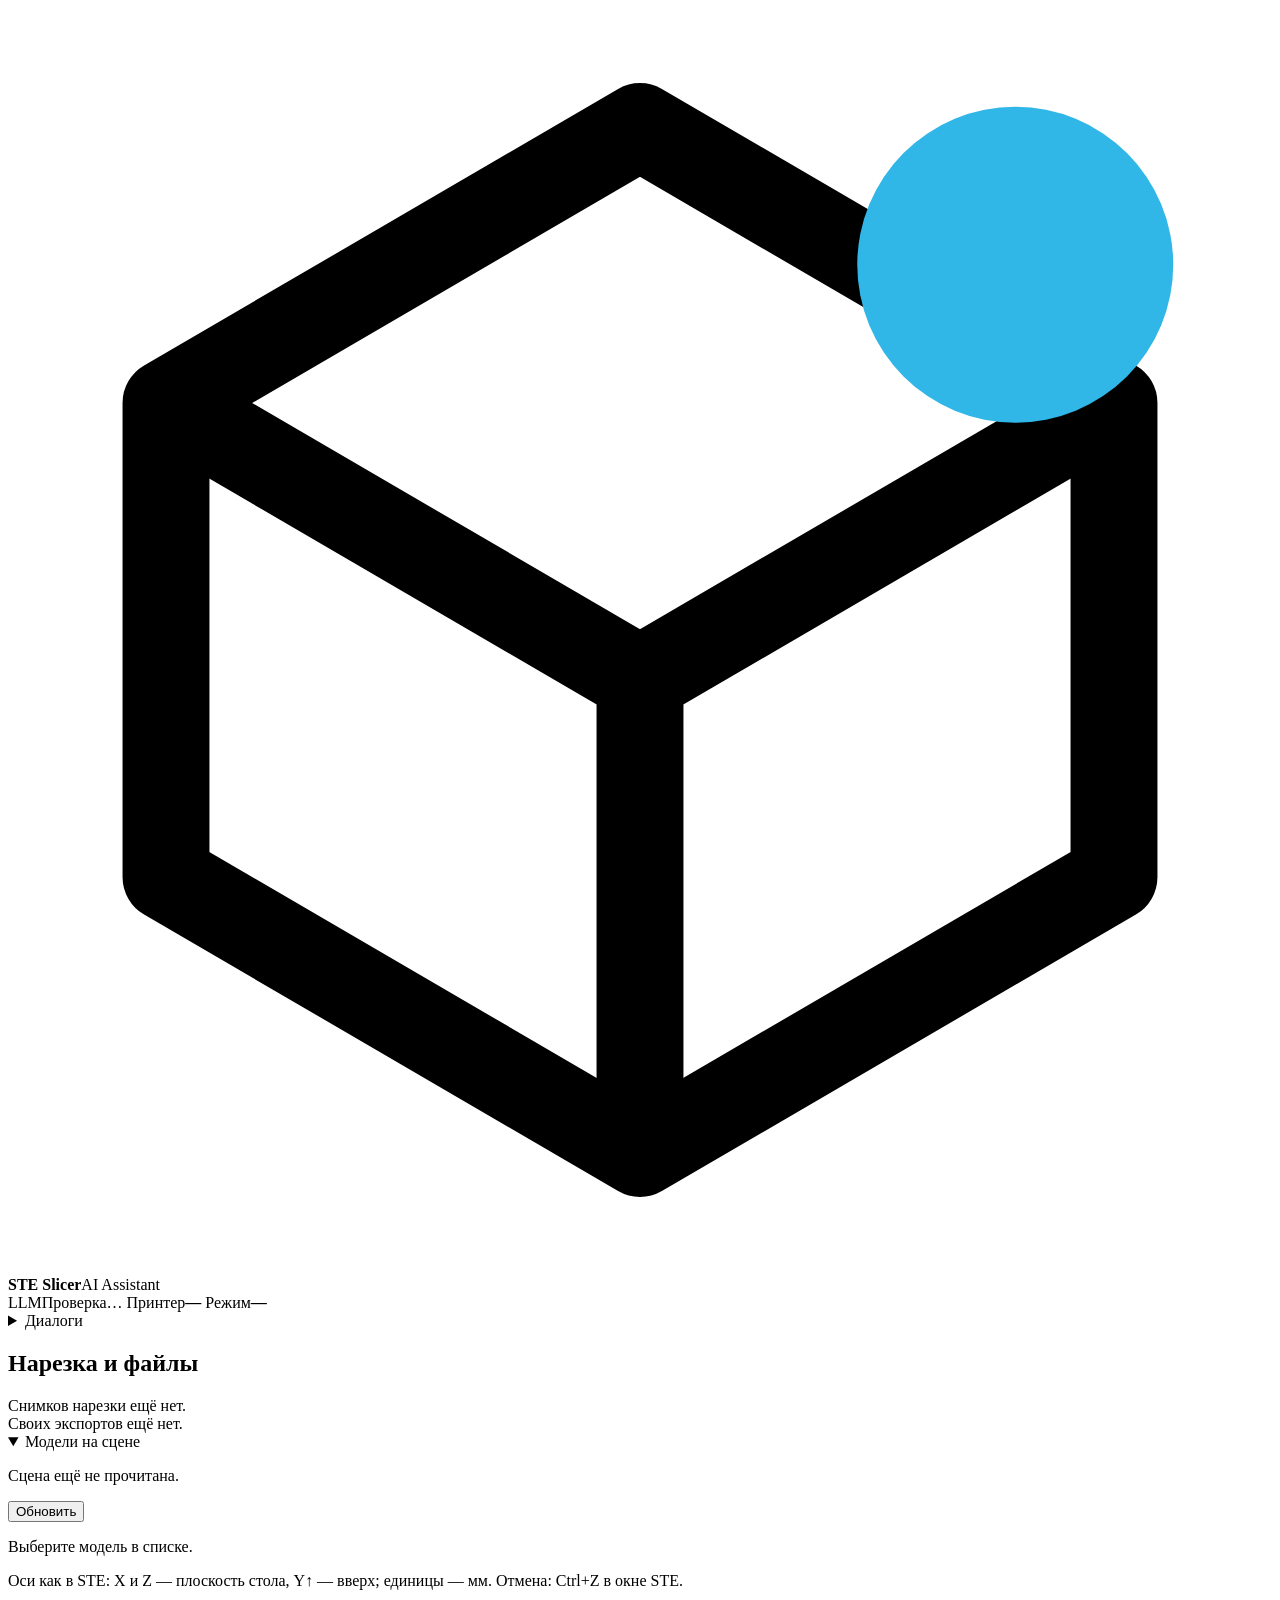
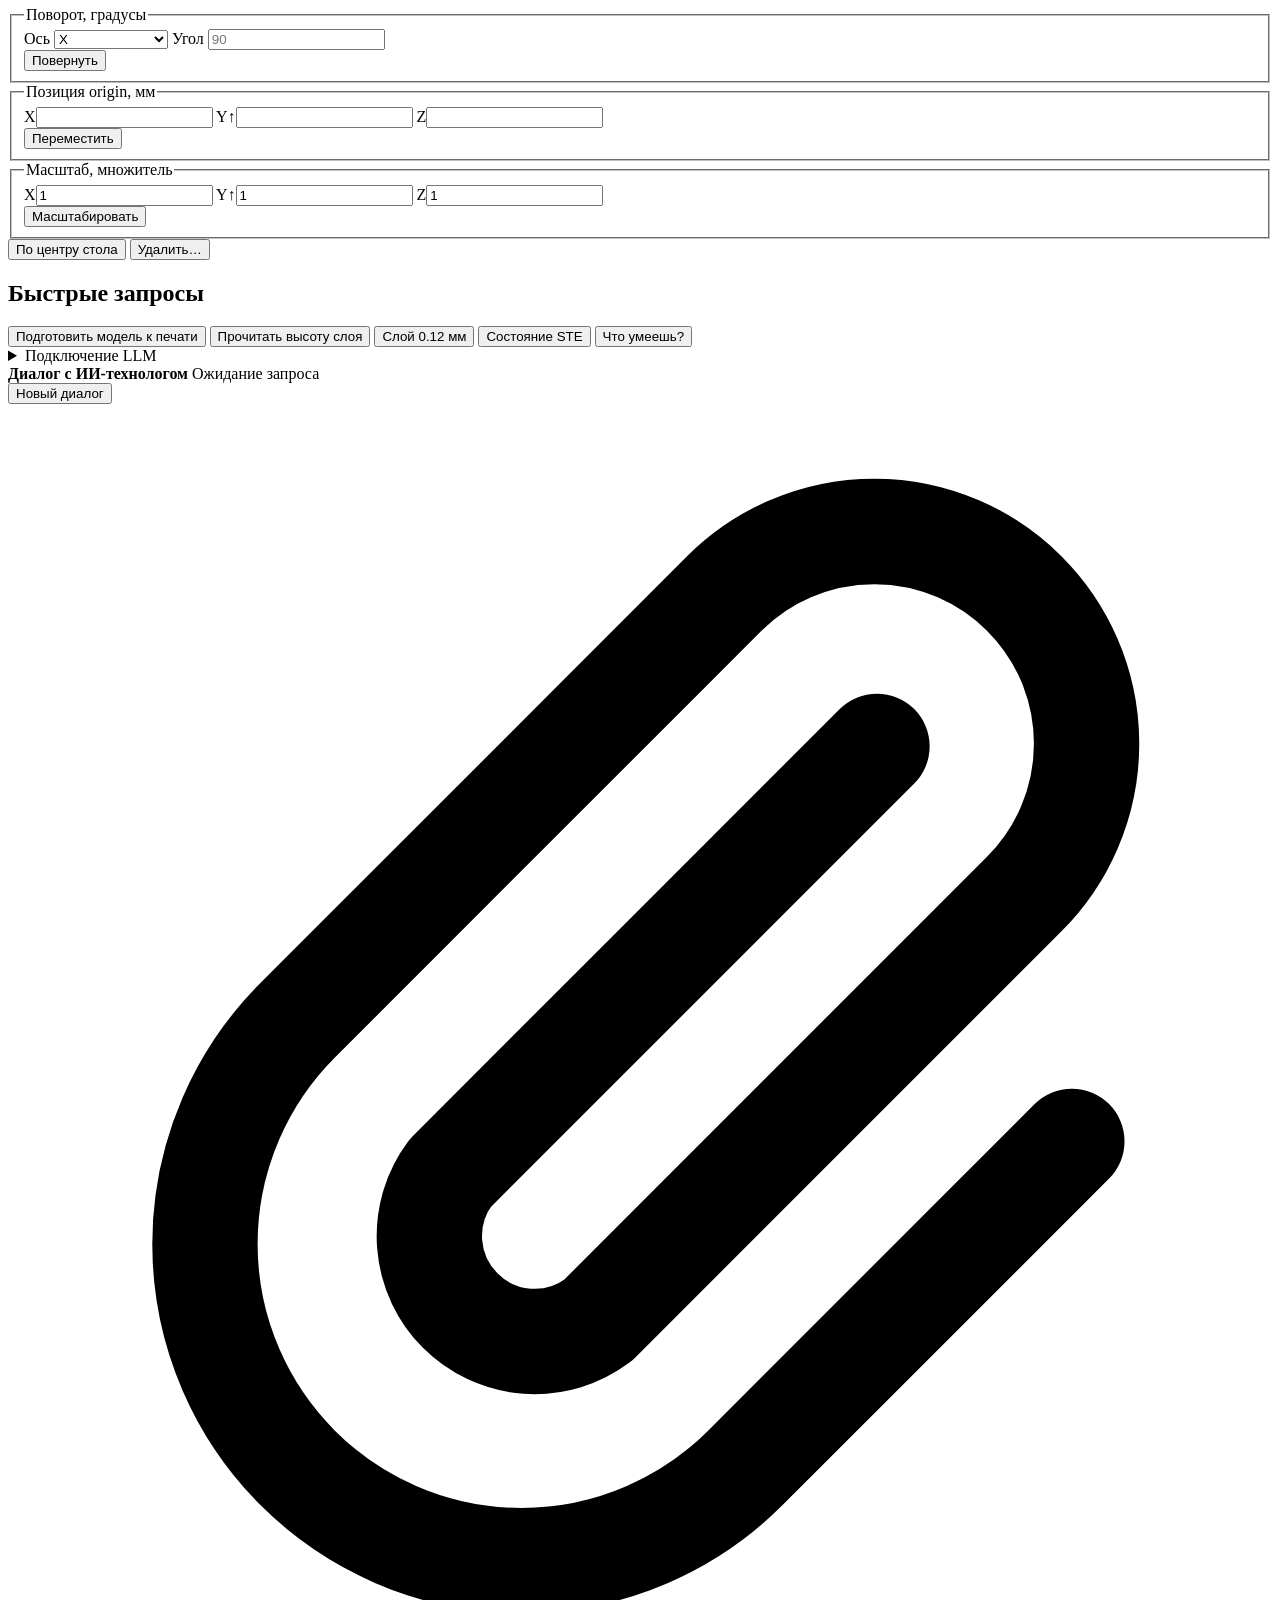
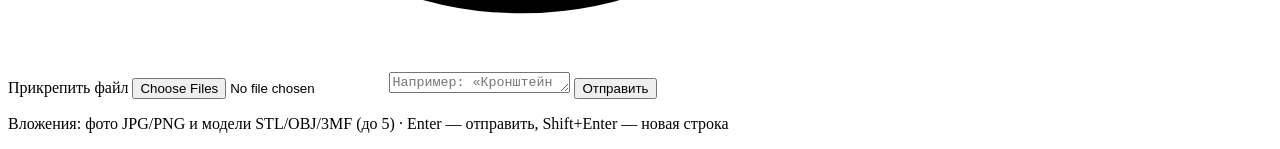
==== commit 160adcf5: "Fix UI" ====
--- a/plugin/AIAssistant/web/index.html
+++ b/plugin/AIAssistant/web/index.html
@@ -133,7 +133,7 @@
             <span class="visually-hidden">Прикрепить файл</span>
             <input id="chat-files" class="visually-hidden" type="file" multiple accept=".jpg,.jpeg,.png,.stl,.obj,.3mf">
           </label>
-          <textarea id="chat-input" rows="2" maxlength="12000" placeholder="Например: «Кронштейн под нагрузку, PETG, без поддержек» и прикрепите STL"></textarea>
+          <textarea id="chat-input" rows="1" maxlength="12000" placeholder="Например: «Кронштейн под нагрузку, PETG, без поддержек» и прикрепите STL"></textarea>
           <button type="submit" id="btn-send" class="btn primary send">Отправить</button>
         </form>
         <p class="composer-hint"><span id="attachment-limits">Вложения: фото JPG/PNG и модели STL/OBJ/3MF (до 5)</span> · Enter — отправить, Shift+Enter — новая строка</p>
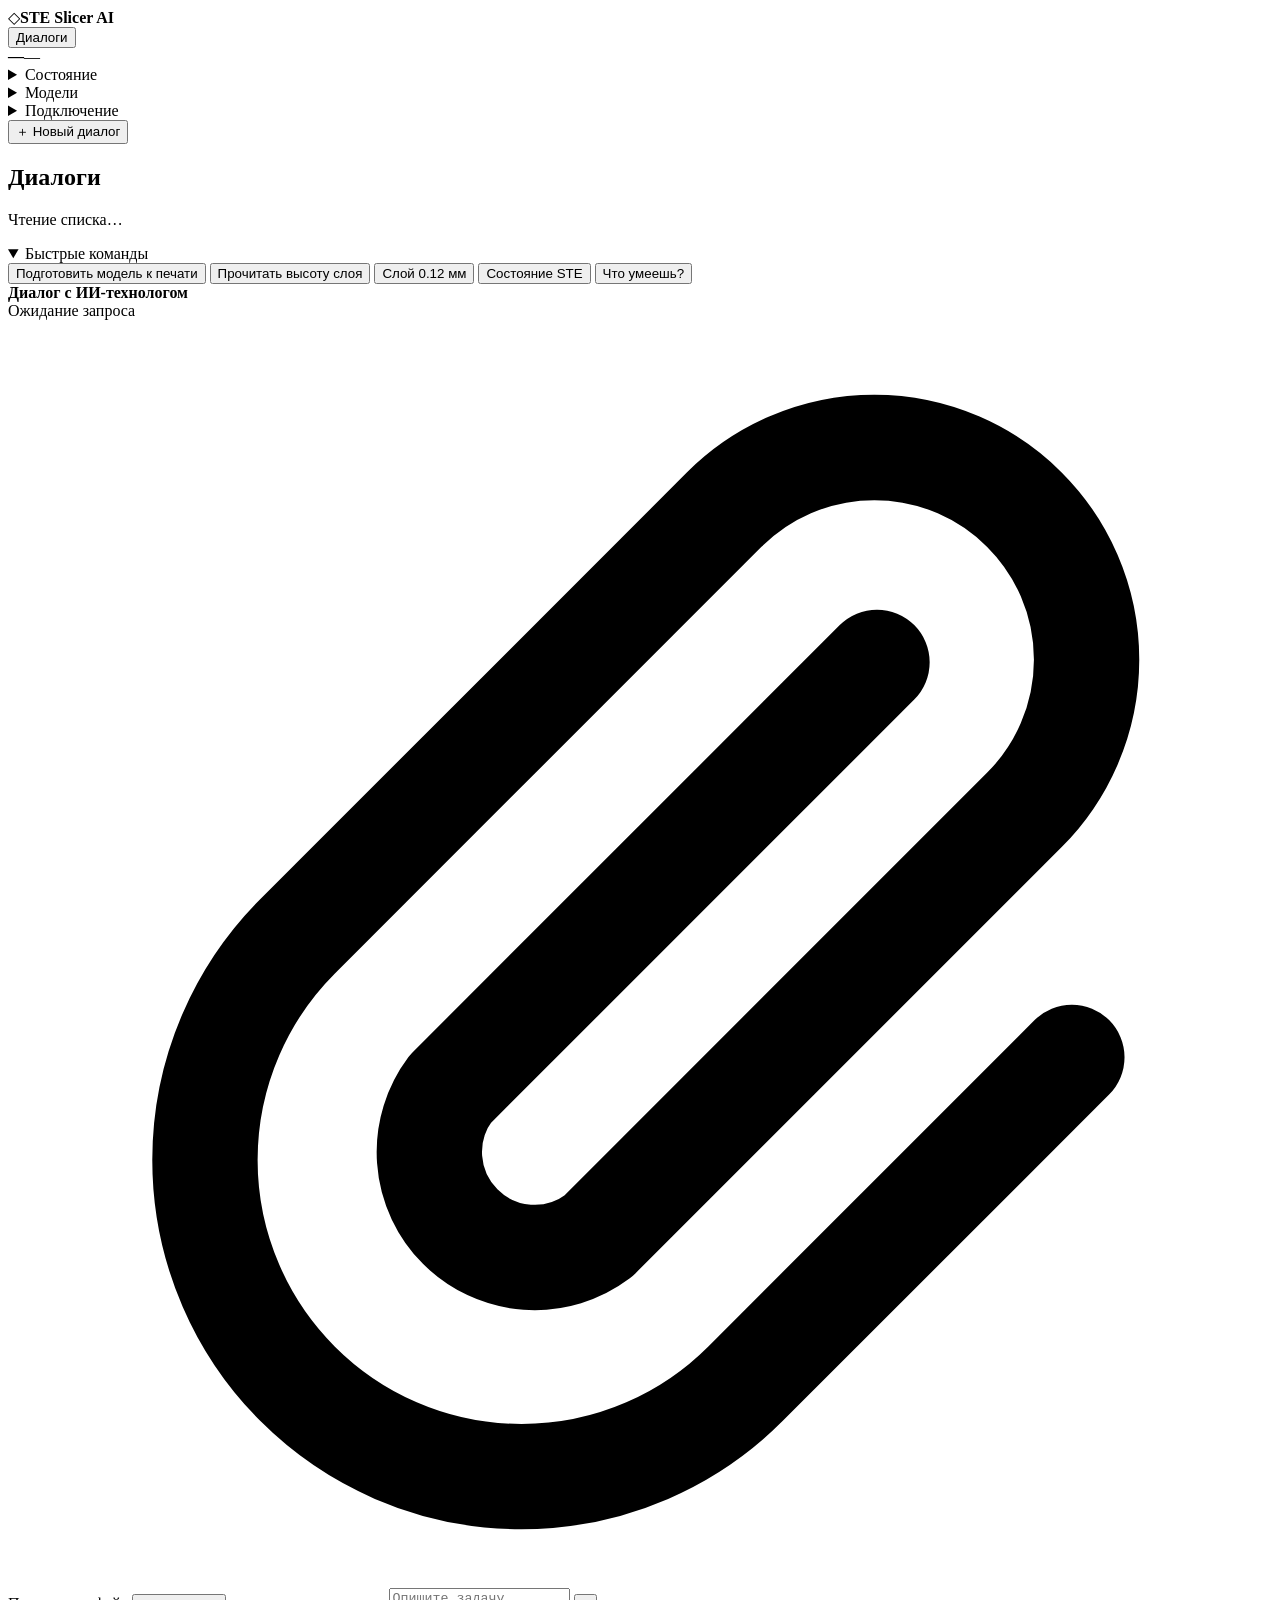
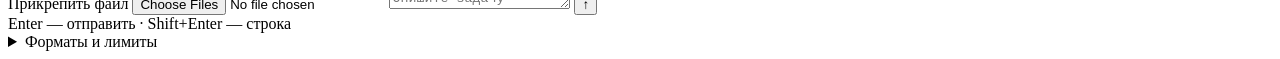
==== commit 15306cb7: "Redesign assistant chat interface" ====
--- a/plugin/AIAssistant/web/index.html
+++ b/plugin/AIAssistant/web/index.html
@@ -8,46 +8,23 @@
 </head>
 <body>
   <header class="topbar">
-    <div class="brand">
-      <svg class="brand-mark" viewBox="0 0 32 32" aria-hidden="true">
-        <path d="M16 3 28 10v12L16 29 4 22V10z" fill="none" stroke="currentColor" stroke-width="2.2" stroke-linejoin="round"/>
-        <path d="M4 10l12 7 12-7M16 17v12" fill="none" stroke="currentColor" stroke-width="2.2" stroke-linejoin="round"/>
-        <circle cx="25.5" cy="6.5" r="4" fill="#30B6E7"/>
-      </svg>
-      <div class="brand-text"><strong>STE Slicer</strong><span>AI Assistant</span></div>
+    <div class="brand"><span class="brand-mark" aria-hidden="true">◇</span><strong>STE Slicer <span>AI</span></strong></div>
+    <button id="btn-sidebar" class="btn mobile-only" type="button" aria-controls="sidebar" aria-expanded="false">Диалоги</button>
+    <div class="topbar-status" aria-label="Прочитанное состояние STE">
+      <strong id="st-printer" title="Прочитанная машина">—</strong><span id="st-mode">—</span>
     </div>
-    <div class="topbar-status" aria-label="Состояние">
-      <span class="pill"><span class="pill-label">LLM</span><span id="status-badge" class="badge">Проверка…</span></span>
-      <span class="pill"><span class="pill-label">Принтер</span><strong id="st-printer">—</strong></span>
-      <span class="pill"><span class="pill-label">Режим</span><strong id="st-mode">—</strong></span>
-    </div>
-  </header>
-
-  <div class="layout">
-    <aside class="sidebar" aria-label="Панель управления">
-      <details class="panel chat-history" id="chat-history">
-        <summary class="panel-head">Диалоги</summary>
-        <div class="panel-body">
-          <p id="history-status" class="hint" role="status">Чтение списка…</p>
-          <div id="chat-list" role="list" aria-label="Список диалогов"></div>
-          <div class="history-actions">
-            <button id="btn-open-session" class="btn">Открыть</button>
-            <button id="btn-delete-session" class="btn ghost">Удалить</button>
-          </div>
-        </div>
-      </details>
-
-      <section class="panel" aria-labelledby="job-title">
-        <h2 class="panel-head" id="job-title">Нарезка и файлы</h2>
-        <div class="panel-body">
+    <nav class="toolbar" aria-label="Состояние и управление">
+      <details class="top-disclosure" id="state-card">
+        <summary class="toolbar-button">Состояние</summary>
+        <div class="panel-body disclosure-body">
+          <h2>Нарезка и экспорт</h2>
           <div id="slice-state" class="state-block">Снимков нарезки ещё нет.</div>
           <div id="export-state" class="state-block">Своих экспортов ещё нет.</div>
         </div>
-      </section>
-
-      <details class="panel" id="scene-card" open>
-        <summary class="panel-head">Модели на сцене</summary>
-        <div class="panel-body">
+      </details>
+      <details class="top-disclosure" id="scene-card">
+        <summary class="toolbar-button">Модели</summary>
+        <div class="panel-body disclosure-body">
           <div class="card-head">
             <p id="scene-status" class="hint" role="status">Сцена ещё не прочитана.</p>
             <button id="btn-scene-refresh" class="btn small ghost" type="button">Обновить</button>
@@ -92,8 +69,27 @@
         </div>
       </details>
 
-      <section class="panel" aria-labelledby="quick-title">
-        <h2 class="panel-head" id="quick-title">Быстрые запросы</h2>
+      <details class="top-disclosure" id="connection-card">
+        <summary class="toolbar-button">Подключение</summary>
+        <div class="panel-body disclosure-body">
+          <h2>Подключение LLM</h2>
+          <p id="status-badge" class="badge">Проверка…</p>
+          <p class="hint">URL, модель и ключ задаются в меню STE Slicer: <strong>Расширения → AI Assistant → LLM Settings</strong>.</p>
+          <p id="cfg-state" class="hint">Настройки ещё не прочитаны.</p>
+        </div>
+      </details>
+    </nav>
+  </header>
+  <div class="layout">
+    <aside class="sidebar" id="sidebar" aria-label="Диалоги и быстрые команды">
+      <button id="btn-new-session" class="btn primary" type="button">＋ Новый диалог</button>
+      <section class="chat-history" id="chat-history" aria-labelledby="history-title">
+        <h2 id="history-title">Диалоги</h2>
+        <p id="history-status" class="hint" role="status">Чтение списка…</p>
+        <div id="chat-list" role="list" aria-label="Список диалогов"></div>
+      </section>
+      <details class="quick-commands" open>
+        <summary>Быстрые команды</summary>
         <div class="panel-body chips">
           <button class="chip primary-chip" data-prompt="Подготовь прикреплённую модель к печати: выбери режим (3D или 5D), материал и профиль, импортируй и сориентируй модель, нарежь и сохрани G-code и проект 3MF. Объясни принятые решения.">Подготовить модель к печати</button>
           <button class="chip" data-prompt="Прочитай текущую высоту слоя layer_height.">Прочитать высоту слоя</button>
@@ -101,45 +97,44 @@
           <button class="chip" data-prompt="Прочитай состояние машины и фактический backend через get_slicer_state.">Состояние STE</button>
           <button class="chip" data-prompt="Что ты умеешь и какие инструменты тебе доступны?">Что умеешь?</button>
         </div>
-      </section>
-
-      <details class="panel">
-        <summary class="panel-head">Подключение LLM</summary>
-        <div class="panel-body">
-          <p class="hint">URL, модель и ключ задаются в меню STE Slicer: <strong>Расширения → AI Assistant → LLM Settings</strong>.</p>
-          <p id="cfg-state" class="hint">Настройки ещё не прочитаны.</p>
-        </div>
       </details>
     </aside>
-
-    <main class="chat-panel">
+    <main class="chat-panel" id="chat-panel">
       <header class="chat-header">
         <div class="chat-heading">
           <strong id="chat-title">Диалог с ИИ-технологом</strong>
           <span id="save-state" class="sub" role="status"></span>
-          <span id="agent-state-text" class="sub">Ожидание запроса</span>
         </div>
-        <button id="btn-new-session" class="btn primary">Новый диалог</button>
+        <span id="agent-state-text" class="sub" role="status">Ожидание запроса</span>
       </header>
-
-      <div id="messages" class="messages" role="log" aria-label="Переписка и результаты инструментов"></div>
-
+      <div class="feed-wrap">
+        <div id="messages" class="messages" role="log" aria-label="Переписка, действия и файлы"></div>
+        <button id="btn-latest" class="btn latest" type="button" hidden>Новые события ↓</button>
+      </div>
       <div class="composer">
-        <div id="artifacts" class="artifacts" aria-live="polite"></div>
+        <p id="attachment-status" class="file-warning hint" role="status" hidden></p>
         <div id="attachment-list" aria-live="polite"></div>
         <form id="chat-form" class="chat-input-bar">
           <label class="attach-btn" title="Прикрепить фото или модель">
             <svg viewBox="0 0 24 24" aria-hidden="true"><path d="M16.5 6.5 8.4 14.6a2 2 0 0 0 2.8 2.8l8.1-8.1a4 4 0 0 0-5.7-5.7L5.5 11.7a6 6 0 0 0 8.5 8.5l6.2-6.2" fill="none" stroke="currentColor" stroke-width="2" stroke-linecap="round" stroke-linejoin="round"/></svg>
             <span class="visually-hidden">Прикрепить файл</span>
-            <input id="chat-files" class="visually-hidden" type="file" multiple accept=".jpg,.jpeg,.png,.stl,.obj,.3mf">
+            <input id="chat-files" class="visually-hidden" type="file" multiple accept=".jpg,.jpeg,.png,.stl,.obj,.3mf" aria-describedby="attachment-limits">
           </label>
-          <textarea id="chat-input" rows="1" maxlength="12000" placeholder="Например: «Кронштейн под нагрузку, PETG, без поддержек» и прикрепите STL"></textarea>
-          <button type="submit" id="btn-send" class="btn primary send">Отправить</button>
+          <textarea id="chat-input" rows="1" maxlength="12000" aria-label="Сообщение ассистенту" placeholder="Опишите задачу печати…"></textarea>
+          <button type="submit" id="btn-send" class="btn primary send" aria-label="Отправить" title="Отправить">↑</button>
         </form>
-        <p class="composer-hint"><span id="attachment-limits">Вложения: фото JPG/PNG и модели STL/OBJ/3MF (до 5)</span> · Enter — отправить, Shift+Enter — новая строка</p>
+        <div class="composer-footer">
+          <span>Enter — отправить · Shift+Enter — строка</span>
+          <details class="file-limits"><summary>Форматы и лимиты</summary><p id="attachment-limits">Фото JPG/PNG и модели STL/OBJ/3MF</p></details>
+        </div>
       </div>
     </main>
   </div>
+  <section id="file-message" class="msg file-message" hidden aria-label="Выходные файлы">
+    <strong id="file-message-title">Файлы экспорта</strong>
+    <p class="hint">Результаты экспорта из этой ленты. Актуальность проверяется при скачивании.</p>
+    <div id="artifacts" class="artifacts"></div>
+  </section>
   <script src="/app.js"></script>
 </body>
 </html>
